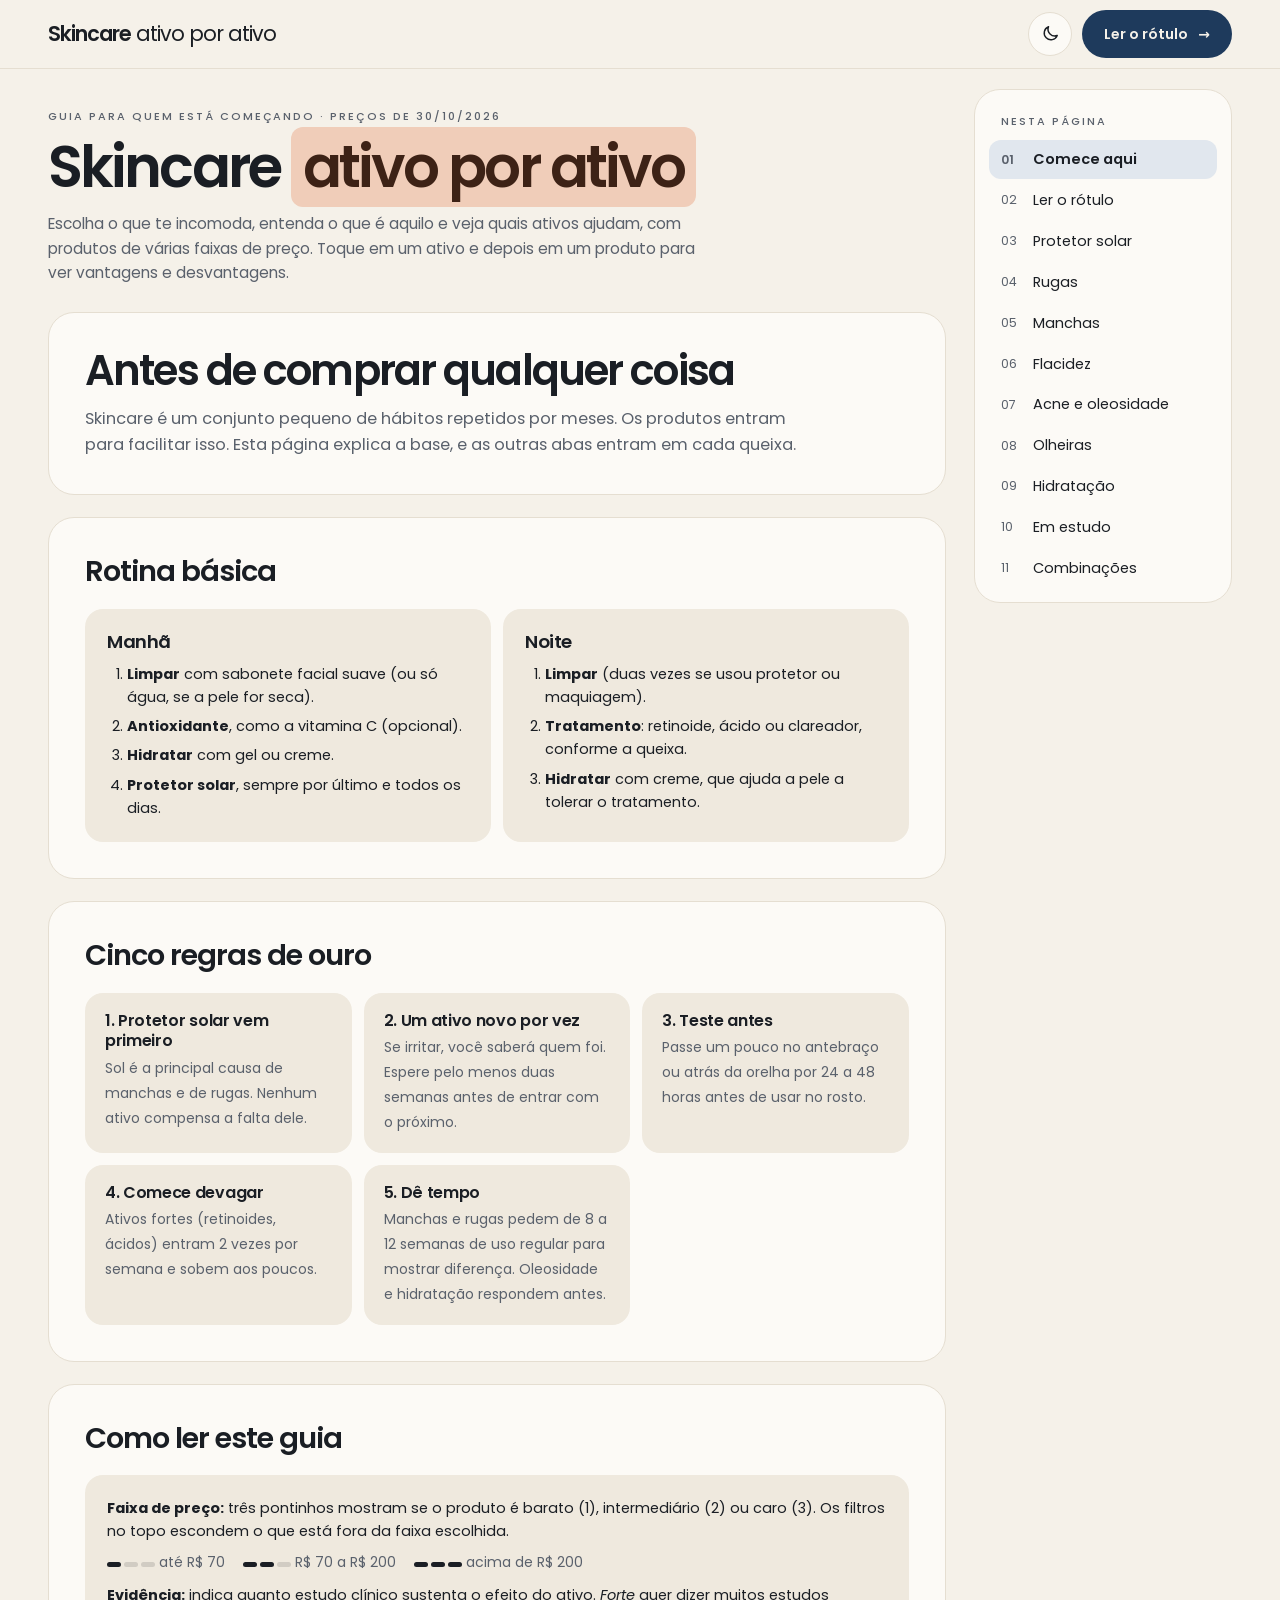
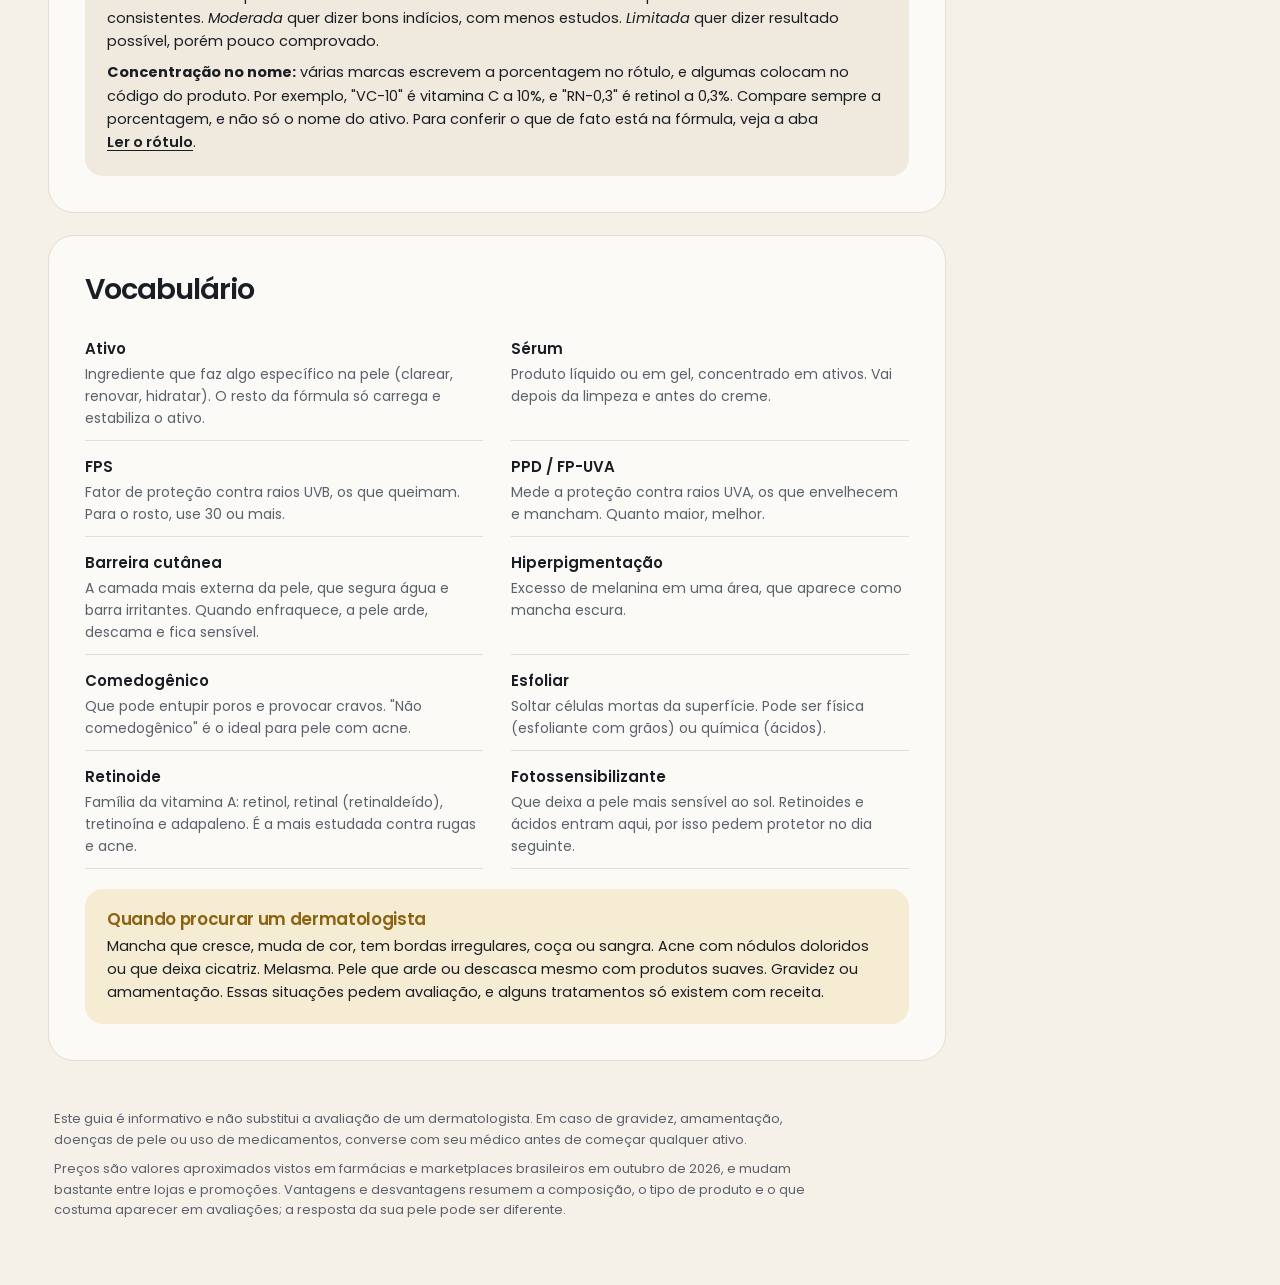
==== index.html @ c466e893 "Guia de skincare ativo por ativo" ====
<!doctype html>
<html lang="pt-BR">
<head>
<meta charset="utf-8">
<meta name="viewport" content="width=device-width, initial-scale=1">
<meta name="color-scheme" content="light dark">
<meta name="description" content="Guia de skincare ativo por ativo, com exemplos de produtos, preços e como ler o rótulo.">
<title>Skincare Ativo por Ativo</title>
<link rel="preconnect" href="https://fonts.googleapis.com">
<link rel="preconnect" href="https://fonts.gstatic.com" crossorigin>
<link rel="stylesheet" href="https://fonts.googleapis.com/css2?family=Poppins:wght@400;500;600;700&display=swap">
<link rel="stylesheet" href="css/style.css">
<script>
  // Aplica o tema salvo antes de desenhar a página, para não piscar.
  try { var t = localStorage.getItem('tema'); if (t) document.documentElement.dataset.theme = t; } catch (e) {}
</script>
</head>
<body>
<header class="appbar">
  <div class="appbar-in">
    <a class="logo" href="#inicio">Skincare <span>ativo por ativo</span></a>
    <div class="bar-r">
      <button class="theme" id="theme" type="button" aria-label="Alternar entre modo claro e escuro">
        <svg class="i-moon" viewBox="0 0 24 24" fill="none" stroke="currentColor" stroke-width="1.8" stroke-linecap="round" stroke-linejoin="round" aria-hidden="true"><path d="M20.5 14.5A8.5 8.5 0 0 1 9.5 3.5a8.5 8.5 0 1 0 11 11z"/></svg>
        <svg class="i-sun" viewBox="0 0 24 24" fill="none" stroke="currentColor" stroke-width="1.8" stroke-linecap="round" aria-hidden="true"><circle cx="12" cy="12" r="4.2"/><path d="M12 2.5v2.2M12 19.3v2.2M2.5 12h2.2M19.3 12h2.2M5.3 5.3l1.6 1.6M17.1 17.1l1.6 1.6M5.3 18.7l1.6-1.6M17.1 6.9l1.6-1.6"/></svg>
      </button>
      <button class="cta" id="next"><span id="next-l">Próxima aba</span> <span aria-hidden="true">→</span></button>
    </div>
  </div>
</header>
<div class="wrap">
  <aside class="side">
    <p class="side-t">Nesta página</p>
    <nav class="tabs" id="tabs" role="tablist" aria-label="Assuntos do guia"></nav>
  </aside>
  <div class="main">
    <header class="top">
      <p class="eyebrow">Guia para quem está começando · preços de 30/10/2026</p>
      <h1>Skincare <em>ativo por ativo</em></h1>
      <p class="sub">Escolha o que te incomoda, entenda o que é aquilo e veja quais ativos ajudam, com produtos de várias faixas de preço. Toque em um ativo e depois em um produto para ver vantagens e desvantagens.</p>
    </header>
    <div class="filter" id="filter" role="group" aria-label="Filtrar produtos por preço"></div>
    <main id="panel" tabindex="-1"></main>
  </div>
  <footer>
    <p>Este guia é informativo e não substitui a avaliação de um dermatologista. Em caso de gravidez, amamentação, doenças de pele ou uso de medicamentos, converse com seu médico antes de começar qualquer ativo.</p>
    <p>Preços são valores aproximados vistos em farmácias e marketplaces brasileiros em outubro de 2026, e mudam bastante entre lojas e promoções. Vantagens e desvantagens resumem a composição, o tipo de produto e o que costuma aparecer em avaliações; a resposta da sua pele pode ser diferente.</p>
  </footer>
</div>

<script src="js/abas/inicio-protetor.js"></script>
<script src="js/abas/rugas-manchas.js"></script>
<script src="js/abas/flacidez-acne.js"></script>
<script src="js/abas/olheiras-hidratacao-combinacoes.js"></script>
<script src="js/abas/em-estudo.js"></script>
<script src="js/abas/ler-rotulo.js"></script>
<script src="js/app.js"></script>
</body>
</html>
---- css/style.css ----
/* Layout: barra fixa no topo + menu lateral numerado ("Nesta página"); cada aba vira uma pilha de cartões grandes.
   Visual: creme quente, cartões arredondados, Poppins, verde-escuro nos botões principais, pílulas com opção ativa em preto. */
/* Paleta: creme quente + azul-petróleo + pêssego (claro); grafite azulado + azul-claro + pêssego (escuro). */
:root{
  --bg:#F5F1E9; --surface:#FCFAF6; --surface2:#EFE9DE; --cool:#E1E7EE; --ink:#1A1E24; --muted:#5A616C; --line:#E5DED1;
  --accent:#1E3A5C; --accent-ink:#F5F1E9; --accent-soft:#DCE5F0;
  --hl:#F0CDB9; --hl-ink:#3D2216;
  --blue:#4A4C96; --blue-soft:#E5E5F6;
  --good:#2D6B4C; --good-soft:#E0EEE4; --bad:#A3433A; --bad-soft:#F7E3DD; --warn:#8A6210; --warn-soft:#F6ECD4;
  --r-lg:26px; --r-md:18px; --r-sm:12px; --bar:68px;
  --f-display:'Poppins',system-ui,-apple-system,'Segoe UI',sans-serif;
  --f-body:'Poppins',system-ui,-apple-system,'Segoe UI',sans-serif;
}
@media (prefers-color-scheme: dark){
  :root:not([data-theme="light"]){
    --bg:#0F131A; --surface:#161B23; --surface2:#1E242E; --cool:#222C3A; --ink:#ECEBE6; --muted:#A3AAB6; --line:#2A323E;
    --accent:#A9C8EE; --accent-ink:#0D1A2B; --accent-soft:#1C2B40;
    --hl:#EFB89E; --hl-ink:#2B150C;
    --blue:#C2C3F2; --blue-soft:#25263F;
    --good:#8CD3AE; --good-soft:#15291F; --bad:#F3A297; --bad-soft:#38201C; --warn:#E8C878; --warn-soft:#2D2614;
    color-scheme:dark;
  }
}
:root[data-theme="dark"]{
  --bg:#0F131A; --surface:#161B23; --surface2:#1E242E; --cool:#222C3A; --ink:#ECEBE6; --muted:#A3AAB6; --line:#2A323E;
  --accent:#A9C8EE; --accent-ink:#0D1A2B; --accent-soft:#1C2B40;
  --hl:#EFB89E; --hl-ink:#2B150C;
  --blue:#C2C3F2; --blue-soft:#25263F;
  --good:#8CD3AE; --good-soft:#15291F; --bad:#F3A297; --bad-soft:#38201C; --warn:#E8C878; --warn-soft:#2D2614;
  color-scheme:dark;
}
*{box-sizing:border-box}
[hidden]{display:none!important}
body{margin:0;background:var(--bg);color:var(--ink);font:400 15.5px/1.6 var(--f-body);-webkit-font-smoothing:antialiased;padding-block:0 56px}
button{font:inherit;color:inherit}
:focus-visible{outline:2px solid var(--accent);outline-offset:2px}
.lbl,.plabel,.facts dt,.pb,.side-t,.eyebrow,.cmp h5,.pd h5{font:500 11px/1.3 var(--f-body);letter-spacing:.18em;text-transform:uppercase;color:var(--muted)}

/* Barra do topo */
.appbar{position:sticky;top:0;z-index:20;background:var(--bg);border-bottom:1px solid var(--line);padding-top:env(safe-area-inset-top,0px)}
.appbar-in{max-width:76rem;margin-inline:auto;height:var(--bar);display:flex;align-items:center;justify-content:space-between;gap:16px;
  padding-inline:max(16px,env(safe-area-inset-left,0px)) max(16px,env(safe-area-inset-right,0px))}
.logo{font:600 1.3rem/1 var(--f-display);letter-spacing:-.045em;color:var(--ink);text-decoration:none;white-space:nowrap}
.logo span{font-weight:400}
.cta{display:inline-flex;align-items:center;gap:10px;background:var(--accent);color:var(--accent-ink);border:0;border-radius:999px;padding:13px 22px;font-weight:600;font-size:14px;cursor:pointer;white-space:nowrap}
.cta:hover{filter:brightness(1.18)}
.bar-r{display:flex;align-items:center;gap:10px;min-width:0}
.bar-r .cta{min-width:0}
#next-l{min-width:0;overflow:hidden;text-overflow:ellipsis}
.theme{flex:0 0 auto;width:44px;height:44px;border-radius:50%;border:1px solid var(--line);background:var(--surface);display:grid;place-items:center;cursor:pointer;color:var(--ink)}
.theme:hover{background:var(--surface2)}
.theme svg{width:19px;height:19px}
.theme .i-sun{display:none}
[data-theme="dark"] .theme .i-sun{display:block}
[data-theme="dark"] .theme .i-moon{display:none}

/* Grade principal + menu lateral */
.wrap{max-width:76rem;margin-inline:auto;display:grid;grid-template-columns:minmax(0,1fr) 258px;gap:0 28px;align-items:start;
  padding-inline:max(16px,env(safe-area-inset-left,0px)) max(16px,env(safe-area-inset-right,0px))}
.main{grid-column:1;grid-row:1;min-width:0}
footer{grid-column:1}
.side{grid-column:2;grid-row:1 / span 2;position:sticky;top:calc(var(--bar) + env(safe-area-inset-top,0px) + 20px);margin-top:20px;
  background:var(--surface);border:1px solid var(--line);border-radius:var(--r-lg);padding:24px 14px 14px}
.side-t{margin:0 12px 12px}
.tabs{display:flex;flex-direction:column;gap:2px;position:relative}
.tab{display:flex;gap:14px;align-items:center;width:100%;text-align:left;border:0;background:none;padding:10px 12px;border-radius:var(--r-sm);font-size:14.5px;line-height:1.3;cursor:pointer}
.tab i{font-style:normal;font-size:12.5px;color:var(--muted);min-width:18px;font-variant-numeric:tabular-nums}
.tab:hover{background:var(--surface2)}
.tab[aria-selected="true"]{background:var(--cool);font-weight:600}

/* Abertura */
.top{padding-block:40px 26px}
.eyebrow{margin:0}
h1{font:600 clamp(2.2rem,6vw,3.6rem)/1.05 var(--f-display);letter-spacing:-.05em;margin:14px 0;text-wrap:balance}
h1 em{font-style:normal;background:var(--hl);color:var(--hl-ink);padding:0 .2em;border-radius:12px;-webkit-box-decoration-break:clone;box-decoration-break:clone}
.sub{max-width:42rem;color:var(--muted);margin:0}

/* Filtro em pílula */
.filter{display:flex;gap:8px 14px;align-items:center;flex-wrap:wrap;margin:0 0 18px}
.seg{display:inline-flex;gap:4px;flex-wrap:wrap;background:var(--surface2);border-radius:999px;padding:5px}
.fchip{border:0;background:transparent;padding:9px 16px;border-radius:999px;font-weight:500;font-size:13.5px;line-height:1.2;color:var(--muted);cursor:pointer}
.fchip:hover{color:var(--ink)}
.fchip[aria-pressed="true"]{background:var(--ink);color:var(--bg)}

/* Cartões de seção */
#panel{outline:none}
.blk{background:var(--surface);border:1px solid var(--line);border-radius:var(--r-lg);padding:clamp(20px,4vw,36px);margin-bottom:22px}
h2{font:600 clamp(1.9rem,5vw,2.6rem)/1.08 var(--f-display);letter-spacing:-.045em;margin:0 0 12px;text-wrap:balance}
.lead{font-size:1.02rem;color:var(--muted);max-width:46rem;margin:0}
.sec{font:600 clamp(1.35rem,3.2vw,1.8rem)/1.2 var(--f-display);letter-spacing:-.035em;margin:0 0 20px;text-wrap:balance}

.types{display:grid;grid-template-columns:repeat(auto-fit,minmax(min(100%,220px),1fr));gap:12px;counter-reset:t}
.type{background:var(--cool);border-radius:var(--r-md);padding:20px 22px}
.type::before{counter-increment:t;content:counter(t,decimal-leading-zero);display:block;font:600 1.6rem/1 var(--f-display);letter-spacing:-.04em;color:color-mix(in srgb,var(--ink) 22%,transparent);margin-bottom:14px}
.type h4{font:600 1.05rem/1.25 var(--f-display);letter-spacing:-.02em;margin:0 0 6px}
.type p{margin:0;font-size:14px;color:var(--muted)}

/* Ativos (sanfona) */
.act{background:var(--surface2);border:1.5px solid transparent;border-radius:var(--r-md);margin-bottom:10px}
.act:has(>[aria-expanded="true"]){background:var(--surface);border-color:var(--ink)}
.act-head{width:100%;display:flex;gap:14px;align-items:center;justify-content:space-between;text-align:left;background:none;border:0;padding:18px 20px;cursor:pointer;border-radius:var(--r-md)}
.act-head .l{min-width:0}
.nm{font:600 1.15rem/1.25 var(--f-display);letter-spacing:-.025em;display:block}
.tags{display:flex;flex-wrap:wrap;gap:6px;margin-top:8px}
.tag{font-size:12px;font-weight:500;line-height:1;padding:6px 10px;border-radius:999px;background:color-mix(in srgb,var(--ink) 7%,transparent);color:var(--muted)}
.tag.ev{background:var(--blue-soft);color:var(--blue)}
.tag.ev.lim{background:var(--warn-soft);color:var(--warn)}
.chev{flex:0 0 auto;width:30px;height:30px;border-radius:50%;background:var(--surface);border:1px solid var(--line);display:grid;place-items:center;font:500 16px/1 var(--f-body)}
.chev::before{content:"+"}
[aria-expanded="true"]>.chev{background:var(--ink);border-color:var(--ink);color:var(--bg)}
[aria-expanded="true"]>.chev::before{content:"–"}
.act-body{margin:0 20px;padding:4px 0 22px;border-top:1px solid var(--line)}
.facts{display:grid;grid-template-columns:repeat(auto-fit,minmax(min(100%,240px),1fr));gap:16px 24px;margin:18px 0 20px}
.facts div{min-width:0}
.facts dt{margin-bottom:5px}
.facts dd{margin:0;font-size:14.5px}
.facts .care dd{color:var(--warn)}
.plabel{margin:4px 0 10px}

/* Produtos */
.prods{display:flex;flex-direction:column;gap:8px}
.prod{border-radius:var(--r-sm);background:var(--surface2)}
.prod-head{width:100%;display:grid;grid-template-columns:minmax(0,1fr) auto;gap:4px 14px;text-align:left;background:none;border:0;padding:14px 16px;cursor:pointer;border-radius:var(--r-sm);align-items:center}
.pb{font-size:10.5px}
.pn{font-weight:600;font-size:15px;line-height:1.3;letter-spacing:-.01em}
.pc{font-size:13px;line-height:1.4;color:var(--muted)}
.price{text-align:right;font-weight:600;font-size:15px;line-height:1.3;white-space:nowrap;font-variant-numeric:tabular-nums}
.dots{display:inline-flex;gap:3px;margin-top:6px}
.dots i{width:14px;height:5px;border-radius:3px;background:color-mix(in srgb,var(--ink) 14%,transparent)}
.dots i.on{background:var(--ink)}
.pd{display:grid;grid-template-columns:1fr 1fr;gap:10px;padding:0 12px 12px}
.pd h5{margin:0 0 8px}
.pros h5{color:var(--good)}.cons h5{color:var(--bad)}
.pd ul{list-style:none;margin:0;padding:0;display:flex;flex-direction:column;gap:6px;font-size:14px}
.pd li{padding-left:18px;position:relative}
.pros li::before{content:"+";position:absolute;left:2px;color:var(--good);font-weight:600}
.cons li::before{content:"–";position:absolute;left:2px;color:var(--bad);font-weight:600}
.pros,.cons{min-width:0;border-radius:var(--r-sm);padding:14px 16px}
.pros{background:var(--good-soft)}.cons{background:var(--bad-soft)}
.empty{font-size:14px;color:var(--muted);padding:8px 2px}
.nomatch{margin:0}

/* Notas, cartões internos e listas */
.note{background:var(--warn-soft);border-radius:var(--r-md);padding:20px 22px;margin-top:20px}
.note b{display:block;font:600 1.05rem/1.3 var(--f-display);letter-spacing:-.02em;margin-bottom:4px;color:var(--warn)}
.note p{margin:0;font-size:14.5px}
.steps{display:grid;grid-template-columns:repeat(auto-fit,minmax(min(100%,290px),1fr));gap:12px}
.card{background:var(--surface2);border-radius:var(--r-md);padding:22px}
.card h3{font:600 1.15rem/1.2 var(--f-display);letter-spacing:-.025em;margin:0 0 10px}
.card ol,.card ul{margin:0;padding-left:20px;display:flex;flex-direction:column;gap:6px;font-size:14.5px}
.card p{margin:0 0 8px;font-size:14.5px}
.rules{display:grid;grid-template-columns:repeat(auto-fit,minmax(min(100%,260px),1fr));gap:12px}
.rule{background:var(--surface2);border-radius:var(--r-md);padding:18px 20px}
.rule b{display:block;font:600 1rem/1.3 var(--f-display);letter-spacing:-.02em;margin-bottom:4px}
.rule span{font-size:14px;color:var(--muted)}
.gloss{display:grid;grid-template-columns:repeat(auto-fit,minmax(min(100%,300px),1fr));gap:4px 28px;margin:0}
.gloss div{padding:10px 0;border-bottom:1px solid var(--line)}
.gloss dt{font-weight:600;font-size:15px}
.gloss dd{margin:2px 0 0;font-size:14px;color:var(--muted)}
.legend{display:flex;flex-wrap:wrap;gap:8px 18px;font-size:14px;color:var(--muted)}
.linkbtn{background:none;border:0;padding:0;color:var(--ink);font-weight:600;text-decoration:underline;text-underline-offset:3px;cursor:pointer}

.pair{display:grid;grid-template-columns:minmax(0,1.1fr) auto minmax(0,2fr);gap:6px 16px;align-items:center;background:var(--surface2);border-radius:var(--r-md);padding:16px 20px;margin-bottom:8px}
.pair b{font-weight:600;letter-spacing:-.01em}
.pair p{margin:0;font-size:14px;color:var(--muted)}
.st{font-size:12px;font-weight:600;line-height:1;padding:7px 12px;border-radius:999px;white-space:nowrap}
.st.ok{background:var(--good-soft);color:var(--good)}
.st.alt{background:var(--warn-soft);color:var(--warn)}
.st.no{background:var(--bad-soft);color:var(--bad)}

.cmp{display:grid;grid-template-columns:1fr 1fr;gap:10px;margin:2px 0 20px}
.cmp>div{border-radius:var(--r-md);padding:18px 20px;min-width:0}
.cmp h5{margin:0 0 8px}
.cmp p{margin:0;font-size:14px}
.cmp .inj{background:var(--blue-soft)}.cmp .inj h5{color:var(--blue)}
.cmp .tpc{background:var(--warn-soft)}.cmp .tpc h5{color:var(--warn)}
.srcs{margin:0;padding-left:18px;display:flex;flex-direction:column;gap:8px;font-size:14px}
.srcs a{color:var(--ink);text-underline-offset:3px}

.inci{list-style:none;margin:0;padding:0;columns:250px;column-gap:16px}
.inci li{break-inside:avoid;display:flex;gap:10px;align-items:baseline;padding:6px 10px;border-bottom:1px solid var(--line);font-size:13.5px;border-radius:8px}
.inci li i{font-size:11px;font-style:normal;color:var(--muted);min-width:20px;font-variant-numeric:tabular-nums}
.inci li em{margin-left:auto;padding-left:8px;font-size:10px;font-style:normal;font-weight:600;text-transform:uppercase;letter-spacing:.08em;text-align:right}
.inci li.hi{background:var(--good-soft)}.inci li.hi em{color:var(--good)}
.inci li.lo{background:var(--warn-soft)}.inci li.lo em{color:var(--warn)}
.inci li.mk{background:var(--blue-soft)}.inci li.mk em{color:var(--blue)}
.inci li.ne{font-weight:600}.inci li.ne em{color:var(--muted)}
.inci-cap{font-size:13px;color:var(--muted);margin:10px 0 0}
.case{display:grid;grid-template-columns:minmax(0,200px) 1fr;gap:20px;align-items:center;margin-bottom:16px}
.case img{display:block;width:100%;height:auto;border-radius:var(--r-md);border:1px solid var(--line);background:#fff}
.case p{margin:0 0 8px;font-size:14.5px}.case p:last-child{margin:0}
.det{margin-top:10px}
.det summary{cursor:pointer;font-weight:500;font-size:14.5px;padding:12px 20px;background:var(--surface2);border-radius:999px;width:fit-content;max-width:100%;margin-bottom:10px}
.det[open] summary{margin-bottom:14px}
footer{margin-top:10px;padding:16px 6px 0;font-size:13px;color:var(--muted)}
footer p{margin:0 0 8px;max-width:48rem}

@media (max-width:900px){
  .wrap{grid-template-columns:minmax(0,1fr)}
  .main,.side{grid-row:auto;grid-column:1}
  .side{position:sticky;top:calc(var(--bar) + env(safe-area-inset-top,0px));z-index:15;margin:0;margin-inline:calc(-1 * max(16px,env(safe-area-inset-left,0px)));
    border-radius:0;border-width:0 0 1px;padding:8px max(16px,env(safe-area-inset-left,0px));background:var(--bg)}
  .side-t{display:none}
  .tabs{flex-direction:row;overflow-x:auto;scrollbar-width:none}
  .tabs::-webkit-scrollbar{display:none}
  .tab{width:auto;flex:0 0 auto;white-space:nowrap;padding:9px 14px;border-radius:999px}
  .tab i{display:none}
  .top{padding-block:28px 20px}
}
@media (max-width:560px){
  .cta{padding:10px 16px;font-size:13px}
  .seg{border-radius:22px}
  .case{grid-template-columns:1fr}
  .case img{max-width:220px}
  .pd,.cmp,.pair{grid-template-columns:1fr}
  .st{justify-self:start}
  .act-head{padding:16px}
  .act-body{margin:0 16px}
}
@media (max-width:420px){
  .logo span{display:none}
}
@media (prefers-reduced-motion:no-preference){
  .act-body,.pd{animation:fade .18s ease-out}
  @keyframes fade{from{opacity:0;transform:translateY(-3px)}to{opacity:1;transform:none}}
}
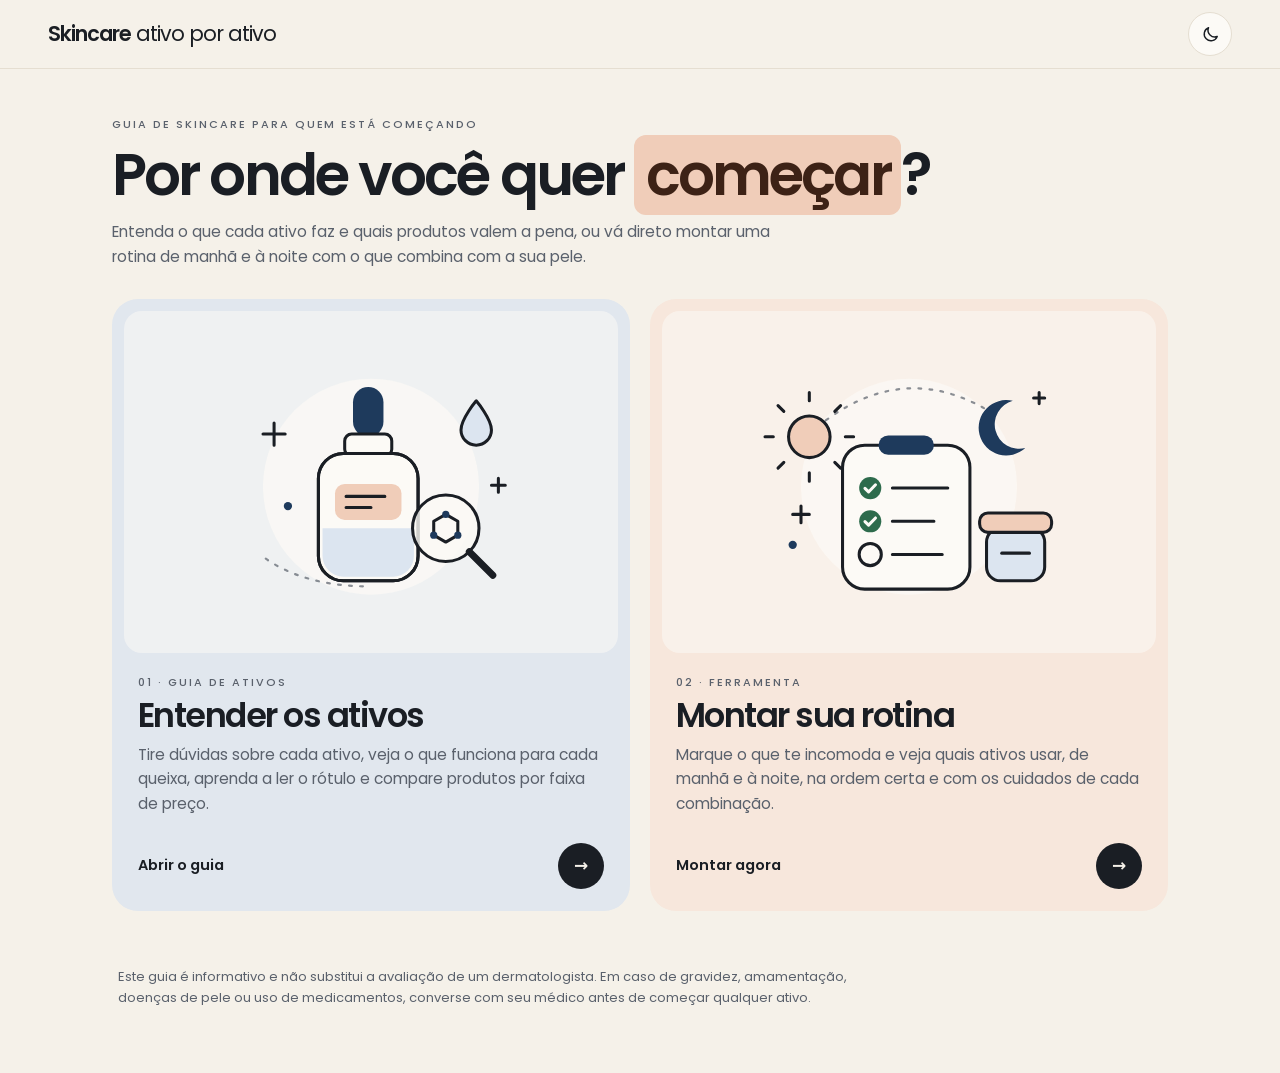
==== commit db8c1526: "pagina inicial, montador de rotina e novos ativos" ====
--- a/index.html
+++ b/index.html
@@ -4,56 +4,121 @@
 <meta charset="utf-8">
 <meta name="viewport" content="width=device-width, initial-scale=1">
 <meta name="color-scheme" content="light dark">
-<meta name="description" content="Guia de skincare ativo por ativo, com exemplos de produtos, preços e como ler o rótulo.">
+<meta name="description" content="Guia de skincare para quem está começando: entenda cada ativo ou monte sua rotina de manhã e à noite.">
 <title>Skincare Ativo por Ativo</title>
 <link rel="preconnect" href="https://fonts.googleapis.com">
 <link rel="preconnect" href="https://fonts.gstatic.com" crossorigin>
 <link rel="stylesheet" href="https://fonts.googleapis.com/css2?family=Poppins:wght@400;500;600;700&display=swap">
 <link rel="stylesheet" href="css/style.css">
 <script>
-  // Aplica o tema salvo antes de desenhar a página, para não piscar.
-  try { var t = localStorage.getItem('tema'); if (t) document.documentElement.dataset.theme = t; } catch (e) {}
+  // Aplica o tema antes de desenhar a página, para não piscar: o salvo pelo botão ou, sem escolha, o claro.
+  var t = null;
+  try { t = localStorage.getItem('tema'); } catch (e) {}
+  document.documentElement.dataset.theme = t || 'light';
 </script>
 </head>
-<body>
+<body class="home">
 <header class="appbar">
   <div class="appbar-in">
-    <a class="logo" href="#inicio">Skincare <span>ativo por ativo</span></a>
+    <a class="logo" href="index.html">Skincare <span>ativo por ativo</span></a>
     <div class="bar-r">
       <button class="theme" id="theme" type="button" aria-label="Alternar entre modo claro e escuro">
         <svg class="i-moon" viewBox="0 0 24 24" fill="none" stroke="currentColor" stroke-width="1.8" stroke-linecap="round" stroke-linejoin="round" aria-hidden="true"><path d="M20.5 14.5A8.5 8.5 0 0 1 9.5 3.5a8.5 8.5 0 1 0 11 11z"/></svg>
         <svg class="i-sun" viewBox="0 0 24 24" fill="none" stroke="currentColor" stroke-width="1.8" stroke-linecap="round" aria-hidden="true"><circle cx="12" cy="12" r="4.2"/><path d="M12 2.5v2.2M12 19.3v2.2M2.5 12h2.2M19.3 12h2.2M5.3 5.3l1.6 1.6M17.1 17.1l1.6 1.6M5.3 18.7l1.6-1.6M17.1 6.9l1.6-1.6"/></svg>
       </button>
-      <button class="cta" id="next"><span id="next-l">Próxima aba</span> <span aria-hidden="true">→</span></button>
     </div>
   </div>
 </header>
-<div class="wrap">
-  <aside class="side">
-    <p class="side-t">Nesta página</p>
-    <nav class="tabs" id="tabs" role="tablist" aria-label="Assuntos do guia"></nav>
-  </aside>
-  <div class="main">
-    <header class="top">
-      <p class="eyebrow">Guia para quem está começando · preços de 30/10/2026</p>
-      <h1>Skincare <em>ativo por ativo</em></h1>
-      <p class="sub">Escolha o que te incomoda, entenda o que é aquilo e veja quais ativos ajudam, com produtos de várias faixas de preço. Toque em um ativo e depois em um produto para ver vantagens e desvantagens.</p>
-    </header>
-    <div class="filter" id="filter" role="group" aria-label="Filtrar produtos por preço"></div>
-    <main id="panel" tabindex="-1"></main>
-  </div>
+<div class="home-wrap">
+  <header class="top">
+    <p class="eyebrow">Guia de skincare para quem está começando</p>
+    <h1>Por onde você quer <em>começar</em>?</h1>
+    <p class="sub">Entenda o que cada ativo faz e quais produtos valem a pena, ou vá direto montar uma rotina de manhã e à noite com o que combina com a sua pele.</p>
+  </header>
+
+  <main class="doors">
+    <a class="door d1" href="guia.html">
+      <span class="door-art">
+        <svg class="ill" viewBox="0 0 260 190" aria-hidden="true">
+          <circle class="bl" cx="130" cy="98" r="78"/>
+          <path class="ln dash" d="M54 150c20 14 46 20 74 20"/>
+          <g class="bob">
+            <rect class="ac" x="117" y="26" width="22" height="36" rx="11"/>
+            <rect class="sf" x="111" y="60" width="34" height="16" rx="5"/>
+            <rect class="sf" x="92" y="74" width="72" height="92" rx="18"/>
+            <path class="so" d="M95 128h66v20a15 15 0 0 1-15 15h-36a15 15 0 0 1-15-15z"/>
+            <rect class="pe" x="104" y="96" width="48" height="26" rx="7"/>
+            <path class="ln" d="M112 105h28M112 113h18"/>
+            <rect class="ln" x="92" y="74" width="72" height="92" rx="18"/>
+          </g>
+          <path class="so drop" d="M206 36c0 0-11 13-11 21a11 11 0 0 0 22 0c0-8-11-21-11-21z"/>
+          <path class="ln drop" d="M206 36c0 0-11 13-11 21a11 11 0 0 0 22 0c0-8-11-21-11-21z"/>
+          <g class="bob2">
+            <circle class="sf glass" cx="184" cy="128" r="24"/>
+            <path class="ln" d="M184 118l8.7 5v10l-8.7 5-8.7-5v-10z"/>
+            <circle class="ac" cx="184" cy="118" r="2.6"/><circle class="ac" cx="175.3" cy="133" r="2.6"/><circle class="ac" cx="192.7" cy="133" r="2.6"/>
+            <path class="ln thick" d="M201 145l17 17"/>
+          </g>
+          <path class="ln spark" d="M60 52v16M52 60h16"/>
+          <path class="ln spark s2" d="M222 92v10M217 97h10"/>
+          <circle class="ac" cx="70" cy="112" r="3"/>
+        </svg>
+      </span>
+      <span class="door-body">
+        <span class="eyebrow">01 · Guia de ativos</span>
+        <h2>Entender os ativos</h2>
+        <p>Tire dúvidas sobre cada ativo, veja o que funciona para cada queixa, aprenda a ler o rótulo e compare produtos por faixa de preço.</p>
+        <span class="door-go">Abrir o guia <i aria-hidden="true">→</i></span>
+      </span>
+    </a>
+
+    <a class="door d2" href="rotina.html">
+      <span class="door-art">
+        <svg class="ill" viewBox="0 0 260 190" aria-hidden="true">
+          <circle class="bl" cx="130" cy="98" r="78"/>
+          <path class="ln dash" d="M70 50Q130 6 192 46"/>
+          <g class="bob2">
+            <circle class="pe" cx="58" cy="62" r="15"/>
+            <circle class="ln" cx="58" cy="62" r="15"/>
+            <path class="ln" d="M58 36v-6M58 94v-6M32 62h-6M90 62h-6M39.6 43.6l-4.2-4.2M80.6 84.6l-4.2-4.2M39.6 80.4l-4.2 4.2M80.6 39.4l-4.2 4.2"/>
+          </g>
+          <g class="bob3">
+            <path class="ac" d="M205 36a20 20 0 1 0 9 34 16 16 0 1 1-9-34z"/>
+            <path class="ln spark s2" d="M224 30v8M220 34h8"/>
+          </g>
+          <g class="bob">
+            <rect class="sf" x="82" y="68" width="92" height="104" rx="16"/>
+            <rect class="ac" x="108" y="61" width="40" height="14" rx="7"/>
+            <circle class="gd" cx="102" cy="99" r="8"/><path class="ck" d="M98.2 99.2l2.6 2.6 5-5.2"/>
+            <circle class="gd" cx="102" cy="123" r="8"/><path class="ck" d="M98.2 123.2l2.6 2.6 5-5.2"/>
+            <circle class="ln" cx="102" cy="147" r="8"/>
+            <path class="ln" d="M118 99h40M118 123h30M118 147h36"/>
+          </g>
+          <g class="bob3">
+            <rect class="so" x="186" y="128" width="42" height="38" rx="10"/>
+            <rect class="ln" x="186" y="128" width="42" height="38" rx="10"/>
+            <rect class="pe" x="181" y="117" width="52" height="14" rx="6"/>
+            <rect class="ln" x="181" y="117" width="52" height="14" rx="6"/>
+            <path class="ln" d="M197 146h20"/>
+          </g>
+          <circle class="ac" cx="46" cy="140" r="3"/>
+          <path class="ln spark" d="M52 112v12M46 118h12"/>
+        </svg>
+      </span>
+      <span class="door-body">
+        <span class="eyebrow">02 · Ferramenta</span>
+        <h2>Montar sua rotina</h2>
+        <p>Marque o que te incomoda e veja quais ativos usar, de manhã e à noite, na ordem certa e com os cuidados de cada combinação.</p>
+        <span class="door-go">Montar agora <i aria-hidden="true">→</i></span>
+      </span>
+    </a>
+  </main>
+
   <footer>
     <p>Este guia é informativo e não substitui a avaliação de um dermatologista. Em caso de gravidez, amamentação, doenças de pele ou uso de medicamentos, converse com seu médico antes de começar qualquer ativo.</p>
-    <p>Preços são valores aproximados vistos em farmácias e marketplaces brasileiros em outubro de 2026, e mudam bastante entre lojas e promoções. Vantagens e desvantagens resumem a composição, o tipo de produto e o que costuma aparecer em avaliações; a resposta da sua pele pode ser diferente.</p>
   </footer>
 </div>
-
-<script src="js/abas/inicio-protetor.js"></script>
-<script src="js/abas/rugas-manchas.js"></script>
-<script src="js/abas/flacidez-acne.js"></script>
-<script src="js/abas/olheiras-hidratacao-combinacoes.js"></script>
-<script src="js/abas/em-estudo.js"></script>
-<script src="js/abas/ler-rotulo.js"></script>
-<script src="js/app.js"></script>
+<script src="js/tema.js"></script>
+<script src="js/inicio.js"></script>
 </body>
 </html>
--- a/css/style.css
+++ b/css/style.css
@@ -192,6 +192,83 @@
 .det{margin-top:10px}
 .det summary{cursor:pointer;font-weight:500;font-size:14.5px;padding:12px 20px;background:var(--surface2);border-radius:999px;width:fit-content;max-width:100%;margin-bottom:10px}
 .det[open] summary{margin-bottom:14px}
+/* Página "Monte sua rotina": coluna única, sem menu de abas, com os passos numerados */
+.cta{text-decoration:none}
+.cta.ghost{background:transparent;color:var(--ink);border:1px solid var(--line)}
+.cta.ghost:hover{filter:none;background:var(--surface2)}
+.cta.ghost .short{display:none}
+.tool-wrap{max-width:62rem;margin-inline:auto;padding-inline:max(16px,env(safe-area-inset-left,0px)) max(16px,env(safe-area-inset-right,0px))}
+.step{position:relative;padding-left:clamp(20px,4vw,36px)}
+.step-n{width:38px;height:38px;border-radius:50%;background:var(--accent);color:var(--accent-ink);display:grid;place-items:center;font-weight:600;font-size:15px;margin-bottom:14px}
+.step .sec{margin-bottom:18px}
+
+/* Monte sua rotina */
+.chks{display:flex;flex-wrap:wrap;gap:8px}
+.chk{display:inline-flex;align-items:center;gap:9px;padding:10px 16px;border-radius:999px;background:var(--surface2);cursor:pointer;font-size:14.5px;font-weight:500;line-height:1.3;user-select:none}
+.chk.solo{margin-top:14px}
+.chk input,.pick input{appearance:none;-webkit-appearance:none;margin:0;flex:0 0 auto;width:19px;height:19px;border-radius:6px;border:1.5px solid var(--muted);background:var(--surface);display:grid;place-items:center;cursor:pointer}
+.chk input:checked,.pick input:checked{background:var(--accent);border-color:var(--accent)}
+.chk input:checked::after,.pick input:checked::after{content:"";width:5px;height:9px;border:solid var(--accent-ink);border-width:0 2px 2px 0;transform:translateY(-1px) rotate(45deg)}
+.chk:has(input:checked){background:var(--accent-soft);color:var(--accent)}
+.rt-bar{display:flex;flex-wrap:wrap;gap:10px 14px;align-items:center;margin:0 0 16px}
+.rt-bar p{margin:0;font-size:14px;color:var(--muted);flex:1 1 260px}
+.pbtn{border:1px solid var(--line);background:var(--surface);border-radius:999px;padding:9px 16px;font-weight:500;font-size:13.5px;cursor:pointer}
+.pbtn:hover:not(:disabled){background:var(--surface2)}
+.pbtn:disabled{opacity:.45;cursor:default}
+.picks{display:grid;grid-template-columns:repeat(auto-fill,minmax(min(100%,200px),1fr));gap:10px}
+.pick{position:relative;display:flex;flex-direction:column;gap:4px;min-width:0;padding:14px 14px 13px;background:var(--surface2);border:1.5px solid transparent;border-radius:var(--r-md);cursor:pointer;transition:border-color .15s,background .15s,transform .15s}
+.pick:hover{transform:translateY(-1px);border-color:var(--line)}
+.pick input{position:absolute;opacity:0;width:1px;height:1px;pointer-events:none}
+.pick:has(input:focus-visible){outline:2px solid var(--accent);outline-offset:2px}
+.pick:has(input:checked){background:var(--surface);border-color:var(--ink)}
+.pick-top{display:flex;align-items:center;justify-content:space-between;gap:8px;margin-bottom:6px}
+.pick .slot{display:inline-flex;align-items:center;gap:5px;font-size:11px;font-weight:500;line-height:1;padding:5px 9px 5px 7px;border-radius:999px;background:color-mix(in srgb,var(--ink) 6%,transparent);color:var(--muted)}
+.pick .slot svg{width:13px;height:13px;flex:0 0 auto}
+.pick .slot.mn svg+svg{margin-left:-2px}
+.tick{flex:0 0 auto;width:22px;height:22px;border-radius:50%;border:1.5px solid color-mix(in srgb,var(--muted) 60%,transparent);background:var(--surface);display:grid;place-items:center}
+.pick input:checked~.pick-top .tick{background:var(--ink);border-color:var(--ink)}
+.pick input:checked~.pick-top .tick::after{content:"";width:5px;height:9px;border:solid var(--bg);border-width:0 2px 2px 0;transform:translateY(-1px) rotate(45deg)}
+.pick b{font-weight:600;font-size:15px;line-height:1.25;letter-spacing:-.015em}
+.pick small{font-size:12.5px;line-height:1.45;color:var(--muted);display:-webkit-box;-webkit-line-clamp:2;-webkit-box-orient:vertical;overflow:hidden}
+.pick:has(input:checked) small{display:block;-webkit-line-clamp:unset;overflow:visible}
+.rt-hint{margin:0 0 12px;font-size:14px;color:var(--muted);max-width:46rem}
+.lv-legend{display:flex;flex-wrap:wrap;gap:6px 18px;font-size:13px;font-weight:500;color:var(--muted);margin:0 0 16px}
+.lv-legend span{display:inline-flex;align-items:center;gap:7px}
+.lv-legend i{width:11px;height:11px;border-radius:50%}
+.lv-legend .l3 i{background:var(--good)}.lv-legend .l2 i{background:var(--blue)}.lv-legend .l1 i{background:var(--muted)}
+.whys{display:flex;flex-wrap:wrap;gap:6px;margin-top:9px}
+.whys:empty{display:none}
+.pick .whys{margin-top:auto;padding-top:10px;gap:5px}
+.pick .why{font-size:11.5px;font-weight:500;line-height:1.3;padding:4px 9px;border-radius:7px}
+.why.l3{background:var(--good-soft);color:var(--good)}
+.why.l2{background:var(--blue-soft);color:var(--blue)}
+.why.l1{background:color-mix(in srgb,var(--ink) 8%,transparent);color:var(--muted)}
+.why.med{background:var(--warn-soft);color:var(--warn)}
+/* Fio no topo e seleção na cor do nível de indicação */
+.pick.l3{box-shadow:inset 0 3px 0 var(--good)}
+.pick.l2{box-shadow:inset 0 3px 0 var(--blue)}
+.pick.l1{box-shadow:inset 0 3px 0 color-mix(in srgb,var(--muted) 55%,transparent)}
+.pick.l3:has(input:checked){border-color:var(--good)}
+.pick.l2:has(input:checked){border-color:var(--blue)}
+.pick.l3 input:checked~.pick-top .tick{background:var(--good);border-color:var(--good)}
+.pick.l2 input:checked~.pick-top .tick{background:var(--blue);border-color:var(--blue)}
+.routine{display:grid;grid-template-columns:repeat(auto-fit,minmax(min(100%,280px),1fr));gap:12px}
+.rcol{background:var(--cool);border-radius:var(--r-md);padding:20px}
+.rcol h3{display:flex;align-items:center;gap:10px;font:600 1.2rem/1.2 var(--f-display);letter-spacing:-.025em;margin:0 0 14px}
+.rsteps{list-style:none;margin:0;padding:0;display:flex;flex-direction:column;gap:8px;counter-reset:s}
+.rsteps li{counter-increment:s;display:grid;grid-template-columns:26px minmax(0,1fr);gap:0 12px;align-items:start;background:var(--surface);border-radius:var(--r-sm);padding:12px 14px}
+.rsteps li::before{content:counter(s);width:26px;height:26px;border-radius:50%;background:var(--surface2);display:grid;place-items:center;font-size:12.5px;font-weight:600}
+.rsteps li.act::before{background:var(--accent);color:var(--accent-ink)}
+.rsteps li>div{min-width:0}
+.rsteps b{display:block;font-weight:600;font-size:14.5px;line-height:1.35;margin-top:2px}
+.rsteps li>div>span{display:block;margin-top:2px;font-size:13px;color:var(--muted);line-height:1.45}
+.rsteps .linkbtn{font-size:13px}
+.rsteps .whyslot{display:block;margin-top:7px;padding-top:7px;border-top:1px dashed var(--line);font-size:12.5px;line-height:1.45;color:var(--accent)}
+.warns{margin-top:14px;background:var(--warn-soft);border-radius:var(--r-md);padding:16px 20px}
+.warns-t{margin:0 0 8px;font-weight:600;color:var(--warn)}
+.warns ul{margin:0;padding-left:18px;display:flex;flex-direction:column;gap:8px;font-size:14px}
+.warns li b{color:var(--warn)}
+
 footer{margin-top:10px;padding:16px 6px 0;font-size:13px;color:var(--muted)}
 footer p{margin:0 0 8px;max-width:48rem}
 
@@ -217,10 +294,85 @@
   .act-head{padding:16px}
   .act-body{margin:0 16px}
 }
+@media (max-width:640px){
+  .cta.ghost{padding-inline:14px}
+  .cta.ghost .long{display:none}
+  .cta.ghost .short{display:inline}
+}
 @media (max-width:420px){
   .logo span{display:none}
+  #next-l{display:none}
 }
 @media (prefers-reduced-motion:no-preference){
   .act-body,.pd{animation:fade .18s ease-out}
   @keyframes fade{from{opacity:0;transform:translateY(-3px)}to{opacity:1;transform:none}}
 }
+
+/* Página inicial: dois cards grandes ("portas") com desenho em traço, e a transição que cobre a tela ao clicar (js/inicio.js) */
+.home-wrap{max-width:68rem;margin-inline:auto;padding-inline:max(16px,env(safe-area-inset-left,0px)) max(16px,env(safe-area-inset-right,0px))}
+.home .top{padding-block:48px 30px}
+.doors{display:grid;grid-template-columns:repeat(2,minmax(0,1fr));gap:20px}
+.door{--door:var(--cool);position:relative;display:flex;flex-direction:column;min-width:0;padding:12px;background:var(--door);color:var(--ink);text-decoration:none;
+  border-radius:var(--r-lg);transition:transform .45s cubic-bezier(.2,.8,.2,1),box-shadow .45s,opacity .4s}
+.door.d2{--door:color-mix(in srgb,var(--hl) 42%,var(--surface))}
+.door:hover{transform:translateY(-5px);box-shadow:0 22px 44px -26px rgba(20,30,45,.45)}
+.door:focus-visible{outline-offset:4px}
+.door-art{display:grid;place-items:center;aspect-ratio:26/18;border-radius:calc(var(--r-lg) - 8px);background:color-mix(in srgb,var(--surface) 55%,transparent);overflow:hidden}
+.door-art svg{width:min(88%,360px);height:auto;transition:transform .6s cubic-bezier(.2,.8,.2,1)}
+.door:hover .door-art svg{transform:scale(1.04)}
+.door-body{display:flex;flex-direction:column;gap:8px;flex:1;padding:22px 14px 10px}
+.door h2{font:600 clamp(1.6rem,3.2vw,2.1rem)/1.1 var(--f-display);letter-spacing:-.045em;margin:0}
+.door p{margin:0;color:var(--muted);max-width:30rem}
+.door-go{display:flex;align-items:center;justify-content:space-between;gap:12px;margin-top:auto;padding-top:18px;font-weight:600;font-size:14.5px}
+.door-go i{flex:0 0 auto;display:grid;place-items:center;width:46px;height:46px;border-radius:50%;background:var(--ink);color:var(--bg);font-style:normal;font-size:17px;transition:transform .45s cubic-bezier(.2,.8,.2,1)}
+.door:hover .door-go i{transform:translateX(5px)}
+.home footer{margin-top:40px}
+
+/* Desenhos: tudo pelas cores da paleta, para acompanhar o tema */
+.ill .bl{fill:color-mix(in srgb,var(--surface) 75%,transparent)}
+.ill .ln{fill:none;stroke:var(--ink);stroke-width:2.2;stroke-linecap:round;stroke-linejoin:round}
+.ill .ln.thick{stroke-width:5}
+.ill .ln.dash{stroke:var(--muted);stroke-width:1.6;stroke-dasharray:2 6;opacity:.7}
+.ill .sf{fill:var(--surface);stroke:var(--ink);stroke-width:2.2;stroke-linejoin:round}
+.ill .glass{fill:color-mix(in srgb,var(--surface) 80%,transparent)}
+.ill .ac{fill:var(--accent)}
+.ill .pe{fill:var(--hl)}
+.ill .so{fill:var(--accent-soft)}
+.ill .gd{fill:var(--good)}
+.ill .ck{fill:none;stroke:var(--surface);stroke-width:2.2;stroke-linecap:round;stroke-linejoin:round}
+.ill g,.ill .drop,.ill .spark{transform-box:fill-box;transform-origin:center}
+.ill .bob{animation:bob 5s ease-in-out infinite}
+.ill .bob2{animation:bob 5s ease-in-out -1.6s infinite}
+.ill .bob3{animation:bob 6s ease-in-out -3s infinite}
+.ill .drop{animation:drip 3.6s ease-in-out infinite}
+.ill .spark{animation:twinkle 3s ease-in-out infinite}
+.ill .spark.s2{animation-delay:-1.5s}
+@keyframes bob{50%{transform:translateY(-5px)}}
+@keyframes drip{0%,100%{transform:translateY(0)}50%{transform:translateY(6px)}}
+@keyframes twinkle{0%,100%{transform:scale(1);opacity:1}50%{transform:scale(.6) rotate(45deg);opacity:.5}}
+
+/* Entrada da página inicial, em cascata */
+.home .top>*,.door{animation:rise .8s cubic-bezier(.2,.8,.2,1) backwards}
+.home .top>:nth-child(2){animation-delay:.06s}
+.home .top>:nth-child(3){animation-delay:.12s}
+.door.d1{animation-delay:.18s}
+.door.d2{animation-delay:.28s}
+@keyframes rise{from{opacity:0;transform:translateY(18px)}}
+
+/* Transição ao clicar: o resto da página some, o card vira um véu que cobre a tela */
+body.leaving .top,body.leaving footer,body.leaving .door:not(.going){opacity:0;transform:scale(.97);transition:opacity .35s,transform .5s}
+.door.going{visibility:hidden}
+.veil{position:fixed;z-index:100;pointer-events:none}
+.veil-art{position:fixed;z-index:101;pointer-events:none;transform-origin:center;margin:0}
+
+/* Guia e rotina entram com fade, continuando a transição */
+.wrap,.tool-wrap{animation:pageIn .6s cubic-bezier(.2,.8,.2,1) backwards}
+@keyframes pageIn{from{opacity:0;transform:translateY(14px)}}
+
+@media (max-width:760px){
+  .doors{grid-template-columns:minmax(0,1fr)}
+  .home .top{padding-block:32px 22px}
+}
+@media (prefers-reduced-motion:reduce){
+  .ill *{animation:none!important}
+}
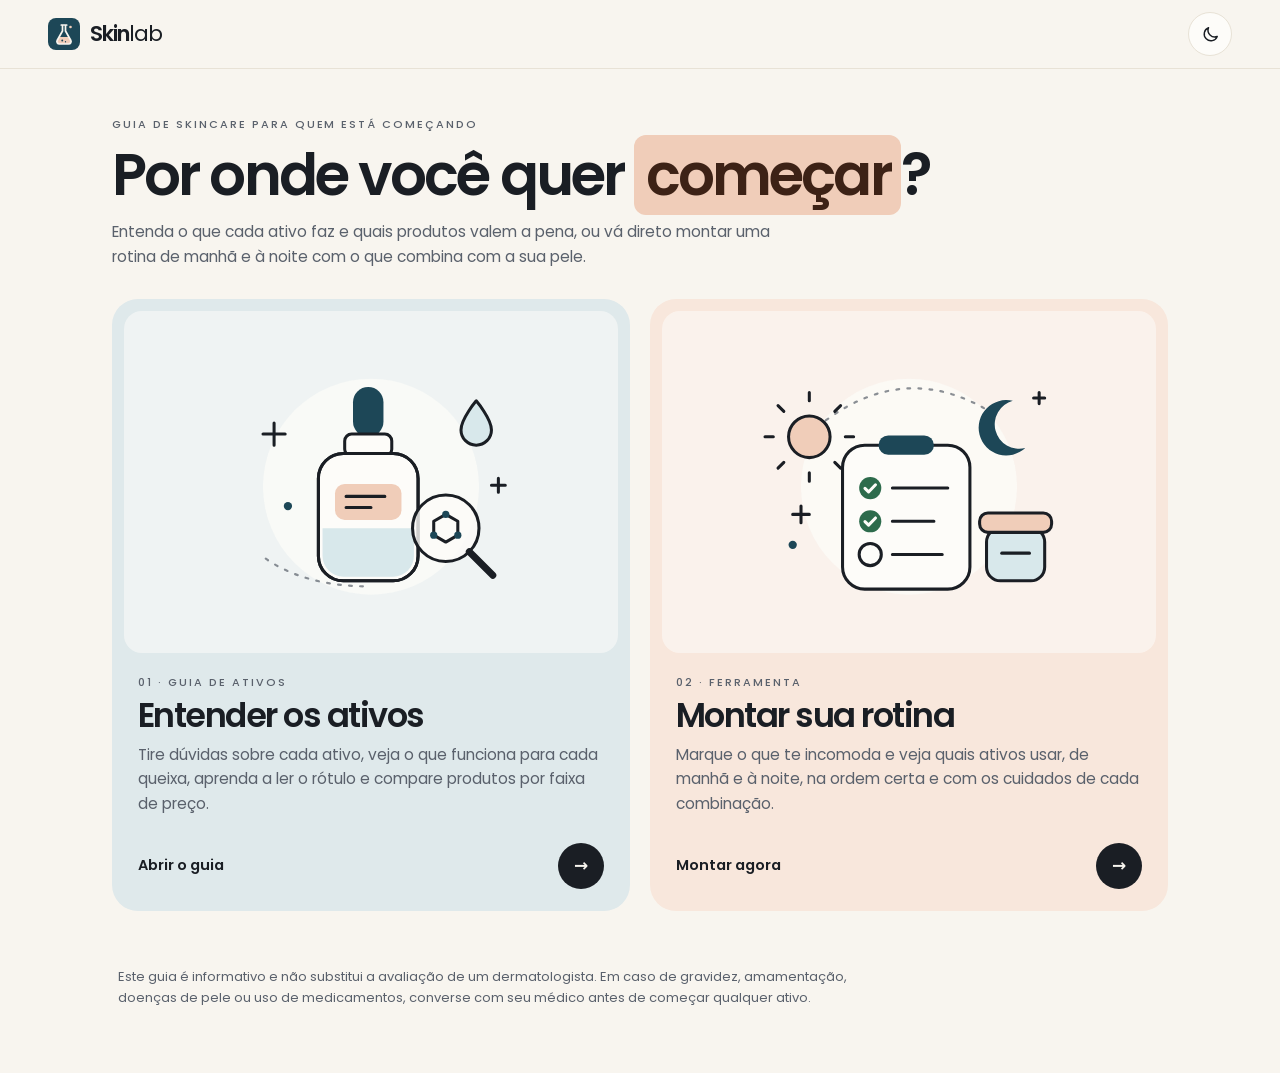
==== commit ecdc2f73: "Skinlab: novo nome, ícone, paleta ajustada e guia de retinoides - Renomeia a plataforma para Skinlab" ====
--- a/index.html
+++ b/index.html
@@ -5,11 +5,12 @@
 <meta name="viewport" content="width=device-width, initial-scale=1">
 <meta name="color-scheme" content="light dark">
 <meta name="description" content="Guia de skincare para quem está começando: entenda cada ativo ou monte sua rotina de manhã e à noite.">
-<title>Skincare Ativo por Ativo</title>
+<title>Skinlab · Skincare ativo por ativo</title>
 <link rel="preconnect" href="https://fonts.googleapis.com">
 <link rel="preconnect" href="https://fonts.gstatic.com" crossorigin>
 <link rel="stylesheet" href="https://fonts.googleapis.com/css2?family=Poppins:wght@400;500;600;700&display=swap">
-<link rel="stylesheet" href="css/style.css">
+<link rel="icon" href="img/icon.svg" type="image/svg+xml">
+<link rel="stylesheet" href="css/style.css?v=11">
 <script>
   // Aplica o tema antes de desenhar a página, para não piscar: o salvo pelo botão ou, sem escolha, o claro.
   var t = null;
@@ -20,7 +21,7 @@
 <body class="home">
 <header class="appbar">
   <div class="appbar-in">
-    <a class="logo" href="index.html">Skincare <span>ativo por ativo</span></a>
+    <a class="logo" href="index.html" aria-label="Skinlab, página inicial"><svg class="logo-i" viewBox="0 0 64 64" aria-hidden="true"><rect class="b" width="64" height="64" rx="16"/><path class="lq" d="M22.2 38h19.6l3.7 6.5a5 5 0 0 1-4.3 7.5H22.8a5 5 0 0 1-4.3-7.5z"/><path class="fl" d="M26.5 14h11M29 14v12L18.5 44.5a5 5 0 0 0 4.3 7.5h18.4a5 5 0 0 0 4.3-7.5L35 26V14"/><circle class="bb" cx="28.5" cy="45" r="1.9"/><circle class="bb" cx="35" cy="47.5" r="1.3"/><circle class="lq" cx="45" cy="18" r="2.6"/></svg><span class="logo-t">Skin<span>lab</span></span></a>
     <div class="bar-r">
       <button class="theme" id="theme" type="button" aria-label="Alternar entre modo claro e escuro">
         <svg class="i-moon" viewBox="0 0 24 24" fill="none" stroke="currentColor" stroke-width="1.8" stroke-linecap="round" stroke-linejoin="round" aria-hidden="true"><path d="M20.5 14.5A8.5 8.5 0 0 1 9.5 3.5a8.5 8.5 0 1 0 11 11z"/></svg>
@@ -118,7 +119,7 @@
     <p>Este guia é informativo e não substitui a avaliação de um dermatologista. Em caso de gravidez, amamentação, doenças de pele ou uso de medicamentos, converse com seu médico antes de começar qualquer ativo.</p>
   </footer>
 </div>
-<script src="js/tema.js"></script>
-<script src="js/inicio.js"></script>
+<script src="js/tema.js?v=11"></script>
+<script src="js/inicio.js?v=11"></script>
 </body>
 </html>
--- a/css/style.css
+++ b/css/style.css
@@ -1,10 +1,10 @@
 /* Layout: barra fixa no topo + menu lateral numerado ("Nesta página"); cada aba vira uma pilha de cartões grandes.
    Visual: creme quente, cartões arredondados, Poppins, verde-escuro nos botões principais, pílulas com opção ativa em preto. */
-/* Paleta: creme quente + azul-petróleo + pêssego (claro); grafite azulado + azul-claro + pêssego (escuro). */
+/* Paleta: creme claro + azul-petróleo + pêssego (claro); grafite esverdeado + petróleo claro + pêssego (escuro). */
 :root{
-  --bg:#F5F1E9; --surface:#FCFAF6; --surface2:#EFE9DE; --cool:#E1E7EE; --ink:#1A1E24; --muted:#5A616C; --line:#E5DED1;
-  --accent:#1E3A5C; --accent-ink:#F5F1E9; --accent-soft:#DCE5F0;
-  --hl:#F0CDB9; --hl-ink:#3D2216;
+  --bg:#F8F5EF; --surface:#FDFCF9; --surface2:#F1ECE3; --cool:#DFE9EB; --ink:#1A1E24; --muted:#5A616C; --line:#E8E2D6;
+  --accent:#1D4757; --accent-ink:#F8F5EF; --accent-soft:#D8E8EB;
+  --hl:#F0CDB9; --hl-ink:#3D2216; --hl-soft:#F8E7DC;
   --blue:#4A4C96; --blue-soft:#E5E5F6;
   --good:#2D6B4C; --good-soft:#E0EEE4; --bad:#A3433A; --bad-soft:#F7E3DD; --warn:#8A6210; --warn-soft:#F6ECD4;
   --r-lg:26px; --r-md:18px; --r-sm:12px; --bar:68px;
@@ -13,18 +13,18 @@
 }
 @media (prefers-color-scheme: dark){
   :root:not([data-theme="light"]){
-    --bg:#0F131A; --surface:#161B23; --surface2:#1E242E; --cool:#222C3A; --ink:#ECEBE6; --muted:#A3AAB6; --line:#2A323E;
-    --accent:#A9C8EE; --accent-ink:#0D1A2B; --accent-soft:#1C2B40;
-    --hl:#EFB89E; --hl-ink:#2B150C;
+    --bg:#0F1418; --surface:#161C21; --surface2:#1E252B; --cool:#1F2E34; --ink:#ECEBE6; --muted:#A3AAB6; --line:#2A323E;
+    --accent:#9DCFDB; --accent-ink:#0B1F26; --accent-soft:#17313A;
+    --hl:#EFB89E; --hl-ink:#2B150C; --hl-soft:#2E221C;
     --blue:#C2C3F2; --blue-soft:#25263F;
     --good:#8CD3AE; --good-soft:#15291F; --bad:#F3A297; --bad-soft:#38201C; --warn:#E8C878; --warn-soft:#2D2614;
     color-scheme:dark;
   }
 }
 :root[data-theme="dark"]{
-  --bg:#0F131A; --surface:#161B23; --surface2:#1E242E; --cool:#222C3A; --ink:#ECEBE6; --muted:#A3AAB6; --line:#2A323E;
-  --accent:#A9C8EE; --accent-ink:#0D1A2B; --accent-soft:#1C2B40;
-  --hl:#EFB89E; --hl-ink:#2B150C;
+  --bg:#0F1418; --surface:#161C21; --surface2:#1E252B; --cool:#1F2E34; --ink:#ECEBE6; --muted:#A3AAB6; --line:#2A323E;
+  --accent:#9DCFDB; --accent-ink:#0B1F26; --accent-soft:#17313A;
+  --hl:#EFB89E; --hl-ink:#2B150C; --hl-soft:#2E221C;
   --blue:#C2C3F2; --blue-soft:#25263F;
   --good:#8CD3AE; --good-soft:#15291F; --bad:#F3A297; --bad-soft:#38201C; --warn:#E8C878; --warn-soft:#2D2614;
   color-scheme:dark;
@@ -40,8 +40,13 @@
 .appbar{position:sticky;top:0;z-index:20;background:var(--bg);border-bottom:1px solid var(--line);padding-top:env(safe-area-inset-top,0px)}
 .appbar-in{max-width:76rem;margin-inline:auto;height:var(--bar);display:flex;align-items:center;justify-content:space-between;gap:16px;
   padding-inline:max(16px,env(safe-area-inset-left,0px)) max(16px,env(safe-area-inset-right,0px))}
-.logo{font:600 1.3rem/1 var(--f-display);letter-spacing:-.045em;color:var(--ink);text-decoration:none;white-space:nowrap}
-.logo span{font-weight:400}
+.logo{display:inline-flex;align-items:center;gap:10px;font:600 1.35rem/1 var(--f-display);letter-spacing:-.045em;color:var(--ink);text-decoration:none;white-space:nowrap}
+.logo-t span{font-weight:400}
+.logo-i{width:32px;height:32px;flex:0 0 auto}
+.logo-i .b{fill:var(--accent)}
+.logo-i .lq{fill:var(--hl)}
+.logo-i .bb{fill:var(--accent)}
+.logo-i .fl{fill:none;stroke:var(--accent-ink);stroke-width:3.4;stroke-linecap:round;stroke-linejoin:round}
 .cta{display:inline-flex;align-items:center;gap:10px;background:var(--accent);color:var(--accent-ink);border:0;border-radius:999px;padding:13px 22px;font-weight:600;font-size:14px;cursor:pointer;white-space:nowrap}
 .cta:hover{filter:brightness(1.18)}
 .bar-r{display:flex;align-items:center;gap:10px;min-width:0}
@@ -205,7 +210,6 @@
 /* Monte sua rotina */
 .chks{display:flex;flex-wrap:wrap;gap:8px}
 .chk{display:inline-flex;align-items:center;gap:9px;padding:10px 16px;border-radius:999px;background:var(--surface2);cursor:pointer;font-size:14.5px;font-weight:500;line-height:1.3;user-select:none}
-.chk.solo{margin-top:14px}
 .chk input,.pick input{appearance:none;-webkit-appearance:none;margin:0;flex:0 0 auto;width:19px;height:19px;border-radius:6px;border:1.5px solid var(--muted);background:var(--surface);display:grid;place-items:center;cursor:pointer}
 .chk input:checked,.pick input:checked{background:var(--accent);border-color:var(--accent)}
 .chk input:checked::after,.pick input:checked::after{content:"";width:5px;height:9px;border:solid var(--accent-ink);border-width:0 2px 2px 0;transform:translateY(-1px) rotate(45deg)}
@@ -222,11 +226,15 @@
 .pick:has(input:focus-visible){outline:2px solid var(--accent);outline-offset:2px}
 .pick:has(input:checked){background:var(--surface);border-color:var(--ink)}
 .pick-top{display:flex;align-items:center;justify-content:space-between;gap:8px;margin-bottom:6px}
-.pick .slot{display:inline-flex;align-items:center;gap:5px;font-size:11px;font-weight:500;line-height:1;padding:5px 9px 5px 7px;border-radius:999px;background:color-mix(in srgb,var(--ink) 6%,transparent);color:var(--muted)}
+.pick .slot{display:inline-flex;white-space:nowrap;align-items:center;gap:5px;font-size:11px;font-weight:500;line-height:1;padding:5px 9px 5px 7px;border-radius:999px;background:color-mix(in srgb,var(--ink) 6%,transparent);color:var(--muted)}
 .pick .slot svg{width:13px;height:13px;flex:0 0 auto}
 .pick .slot.mn svg+svg{margin-left:-2px}
 .tick{flex:0 0 auto;width:22px;height:22px;border-radius:50%;border:1.5px solid color-mix(in srgb,var(--muted) 60%,transparent);background:var(--surface);display:grid;place-items:center}
 .pick input:checked~.pick-top .tick{background:var(--ink);border-color:var(--ink)}
+.pick-r{display:flex;align-items:center;gap:6px}
+.pick .more{display:grid;place-items:center;width:24px;height:24px;border-radius:50%;color:color-mix(in srgb,var(--ink) 65%,var(--muted));transition:color .15s,background .15s}
+.pick .more svg{width:18px;height:18px;stroke-width:2.3}
+.pick .more:hover{color:var(--ink);background:color-mix(in srgb,var(--ink) 8%,transparent)}
 .pick input:checked~.pick-top .tick::after{content:"";width:5px;height:9px;border:solid var(--bg);border-width:0 2px 2px 0;transform:translateY(-1px) rotate(45deg)}
 .pick b{font-weight:600;font-size:15px;line-height:1.25;letter-spacing:-.015em}
 .pick small{font-size:12.5px;line-height:1.45;color:var(--muted);display:-webkit-box;-webkit-line-clamp:2;-webkit-box-orient:vertical;overflow:hidden}
@@ -243,7 +251,6 @@
 .why.l3{background:var(--good-soft);color:var(--good)}
 .why.l2{background:var(--blue-soft);color:var(--blue)}
 .why.l1{background:color-mix(in srgb,var(--ink) 8%,transparent);color:var(--muted)}
-.why.med{background:var(--warn-soft);color:var(--warn)}
 /* Fio no topo e seleção na cor do nível de indicação */
 .pick.l3{box-shadow:inset 0 3px 0 var(--good)}
 .pick.l2{box-shadow:inset 0 3px 0 var(--blue)}
@@ -254,15 +261,17 @@
 .pick.l2 input:checked~.pick-top .tick{background:var(--blue);border-color:var(--blue)}
 .routine{display:grid;grid-template-columns:repeat(auto-fit,minmax(min(100%,280px),1fr));gap:12px}
 .rcol{background:var(--cool);border-radius:var(--r-md);padding:20px}
+.rcol.am{background:var(--hl-soft)}
 .rcol h3{display:flex;align-items:center;gap:10px;font:600 1.2rem/1.2 var(--f-display);letter-spacing:-.025em;margin:0 0 14px}
 .rsteps{list-style:none;margin:0;padding:0;display:flex;flex-direction:column;gap:8px;counter-reset:s}
-.rsteps li{counter-increment:s;display:grid;grid-template-columns:26px minmax(0,1fr);gap:0 12px;align-items:start;background:var(--surface);border-radius:var(--r-sm);padding:12px 14px}
+.rsteps li{counter-increment:s;display:grid;grid-template-columns:26px minmax(0,1fr) auto;gap:0 12px;align-items:start;background:var(--surface);border-radius:var(--r-sm);padding:12px 14px}
 .rsteps li::before{content:counter(s);width:26px;height:26px;border-radius:50%;background:var(--surface2);display:grid;place-items:center;font-size:12.5px;font-weight:600}
 .rsteps li.act::before{background:var(--accent);color:var(--accent-ink)}
 .rsteps li>div{min-width:0}
 .rsteps b{display:block;font-weight:600;font-size:14.5px;line-height:1.35;margin-top:2px}
 .rsteps li>div>span{display:block;margin-top:2px;font-size:13px;color:var(--muted);line-height:1.45}
-.rsteps .linkbtn{font-size:13px}
+.rsteps .more-t{margin-top:3px;font-size:12px;font-weight:600;color:color-mix(in srgb,var(--ink) 65%,var(--muted));text-decoration:none;white-space:nowrap}
+.rsteps .more-t:hover{color:var(--ink);text-decoration:underline;text-underline-offset:3px}
 .rsteps .whyslot{display:block;margin-top:7px;padding-top:7px;border-top:1px dashed var(--line);font-size:12.5px;line-height:1.45;color:var(--accent)}
 .warns{margin-top:14px;background:var(--warn-soft);border-radius:var(--r-md);padding:16px 20px}
 .warns-t{margin:0 0 8px;font-weight:600;color:var(--warn)}
@@ -300,7 +309,6 @@
   .cta.ghost .short{display:inline}
 }
 @media (max-width:420px){
-  .logo span{display:none}
   #next-l{display:none}
 }
 @media (prefers-reduced-motion:no-preference){
@@ -314,7 +322,7 @@
 .doors{display:grid;grid-template-columns:repeat(2,minmax(0,1fr));gap:20px}
 .door{--door:var(--cool);position:relative;display:flex;flex-direction:column;min-width:0;padding:12px;background:var(--door);color:var(--ink);text-decoration:none;
   border-radius:var(--r-lg);transition:transform .45s cubic-bezier(.2,.8,.2,1),box-shadow .45s,opacity .4s}
-.door.d2{--door:color-mix(in srgb,var(--hl) 42%,var(--surface))}
+.door.d2{--door:var(--hl-soft)}
 .door:hover{transform:translateY(-5px);box-shadow:0 22px 44px -26px rgba(20,30,45,.45)}
 .door:focus-visible{outline-offset:4px}
 .door-art{display:grid;place-items:center;aspect-ratio:26/18;border-radius:calc(var(--r-lg) - 8px);background:color-mix(in srgb,var(--surface) 55%,transparent);overflow:hidden}
@@ -376,3 +384,22 @@
 @media (prefers-reduced-motion:reduce){
   .ill *{animation:none!important}
 }
+
+/* Ler o rótulo: retinoides, do mais fraco ao mais forte */
+.chain{display:flex;flex-wrap:wrap;align-items:center;gap:8px;margin:16px 0 6px}
+.chain span{padding:7px 13px;border-radius:999px;background:var(--surface2);font-size:13.5px;font-weight:500}
+.chain span.end{background:var(--accent);color:var(--accent-ink)}
+.chain i{font-style:normal;color:var(--muted)}
+.chain-n{margin:0 0 16px;font-size:13.5px;color:var(--muted)}
+.rets{display:grid;grid-template-columns:repeat(auto-fill,minmax(min(100%,270px),1fr));gap:10px}
+.ret{background:var(--surface2);border-radius:var(--r-md);padding:16px 16px 14px}
+.ret-h{display:flex;justify-content:space-between;align-items:flex-start;gap:12px;margin-bottom:8px}
+.ret-h b{display:block;font-weight:600;font-size:15px;line-height:1.3;letter-spacing:-.015em}
+.ret-h code{display:block;margin-top:3px;font:500 12px/1.35 ui-monospace,'Cascadia Mono',Consolas,monospace;color:var(--accent)}
+.pow{display:flex;gap:3px;flex:0 0 auto;margin-top:5px}
+.pow i{width:7px;height:14px;border-radius:3px;background:color-mix(in srgb,var(--muted) 25%,transparent)}
+.pow i.on{background:var(--hl-ink)}
+:root[data-theme="dark"] .pow i.on{background:var(--hl)}
+.ret p{margin:0;font-size:13.5px;line-height:1.5;color:var(--muted)}
+.ret .ret-u{margin-top:8px;padding-top:8px;border-top:1px dashed var(--line);color:var(--ink)}
+.ret .ret-u b{font-weight:600}
